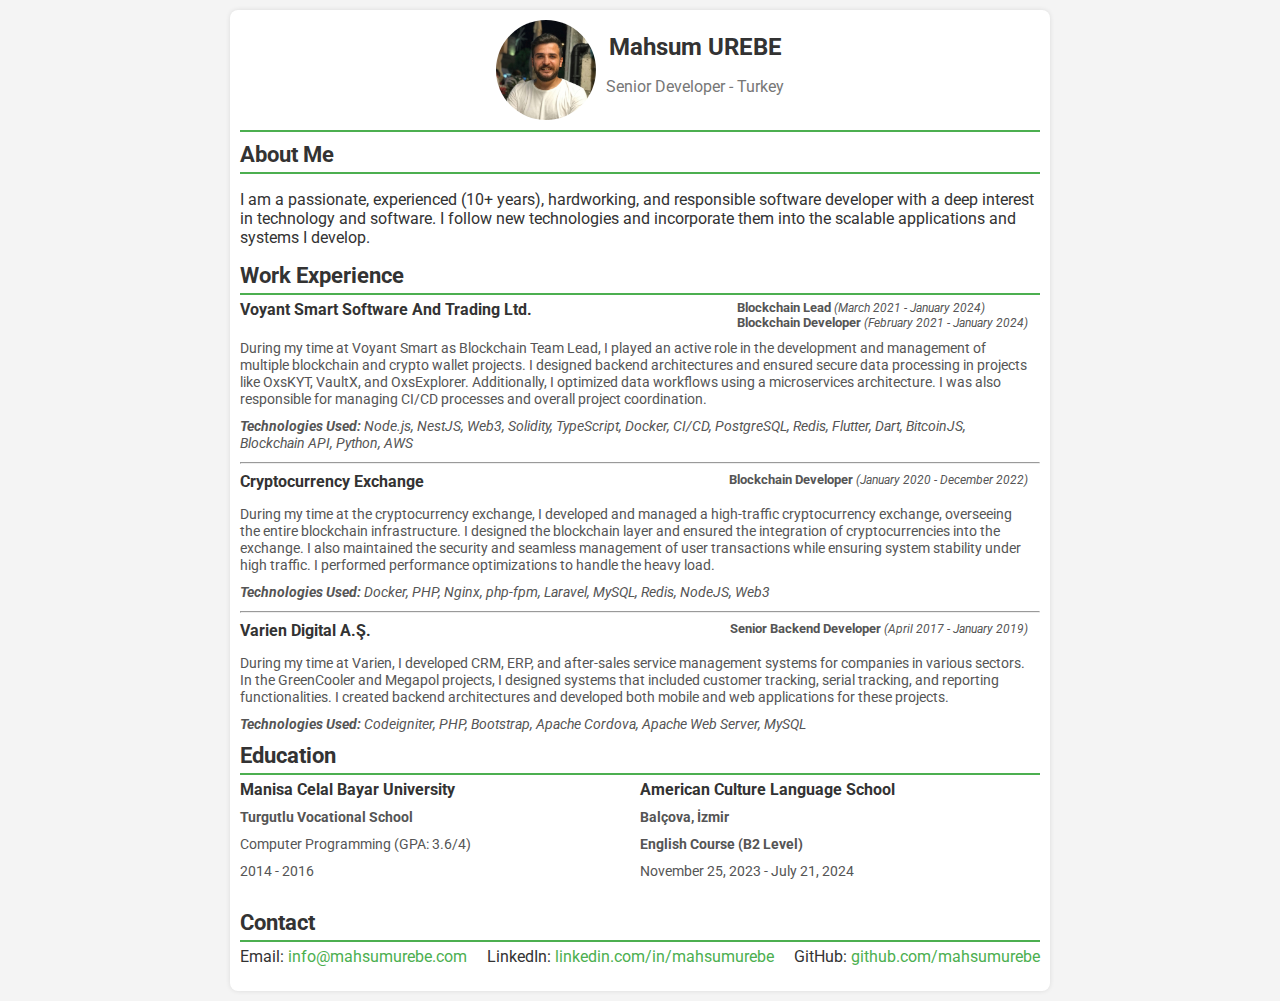
==== website/CV.html @ b93902b4 "add website codes" ====
<!DOCTYPE html>
<html lang="en">
<head>
    <meta charset="UTF-8">
    <meta name="viewport" content="width=device-width, initial-scale=1.0">
    <title>Mahsum UREBE - CV</title>
    <link rel="stylesheet" href="cv.css">
    <link href="https://fonts.googleapis.com/css2?family=Roboto:wght@400;700&display=swap" rel="stylesheet">

</head>
<body>
<div class="container">
    <header>
        <div class="header-content">
            <img src="photo.jpeg" alt="Mahsum UREBE" class="profile-photo">
            <div>
                <h1>Mahsum UREBE</h1>
                <p>Senior Developer - Turkey</p>
            </div>
        </div>
    </header>
    <section id="about">
        <h2>About Me</h2>
        <p>I am a passionate, experienced (10+ years), hardworking, and responsible software developer with a deep
            interest in technology and software. I follow new technologies and incorporate them into the scalable
            applications and systems I develop.</p>
    </section>
    <section id="experience">
        <h2>Work Experience</h2>
        <div class="job">
            <div class="job-header">
                <h3>Voyant Smart Software And Trading Ltd.</h3>
                <div><p class="job-title"><strong>Blockchain Lead</strong> <i class="job-date">(March 2021 - January
                    2024)</i></p>
                    <p class="job-title"><strong>Blockchain Developer</strong> <i class="job-date">(February 2021 - January
                        2024)</i></p></div>
            </div>
            <div class="job-do">
                <p>During my time at Voyant Smart as Blockchain Team Lead, I played an active role in the development
                    and management of multiple blockchain and crypto wallet projects. I designed backend architectures
                    and ensured secure data processing in projects like OxsKYT, VaultX, and OxsExplorer. Additionally, I
                    optimized data workflows using a microservices architecture. I was also responsible for managing
                    CI/CD processes and overall project coordination.</p>
            </div>
            <p class="techs"><b>Technologies Used:</b> Node.js, NestJS, Web3, Solidity, TypeScript, Docker, CI/CD, PostgreSQL, Redis,
                Flutter, Dart, BitcoinJS, Blockchain API, Python, AWS</p>
        </div>
        <hr>
        <div class="job">
            <div class="job-header">
                <h3>Cryptocurrency Exchange</h3>
                <p class="job-title"><strong>Blockchain Developer</strong> <i class="job-date">(January 2020 - December
                    2022)</i></p>
            </div>
            <div class="job-do">
                <p>During my time at the cryptocurrency exchange, I developed and managed a high-traffic cryptocurrency
                    exchange, overseeing the entire blockchain infrastructure. I designed the blockchain layer and
                    ensured the integration of cryptocurrencies into the exchange. I also maintained the security and
                    seamless management of user transactions while ensuring system stability under high traffic. I
                    performed performance optimizations to handle the heavy load.</p>
            </div>
            <p class="techs"><b>Technologies Used:</b> Docker, PHP, Nginx, php-fpm, Laravel, MySQL, Redis, NodeJS, Web3</p>
        </div>
        <hr>
        <div class="job">
            <div class="job-header">
                <h3>Varien Digital A.Ş.</h3>
                <p class="job-title"><strong>Senior Backend Developer</strong> <i class="job-date">(April 2017 - January
                    2019)</i></p>
            </div>
            <div class="job-do">
                <p>During my time at Varien, I developed CRM, ERP, and after-sales service management systems for
                    companies in various sectors. In the GreenCooler and Megapol projects, I designed systems that
                    included customer tracking, serial tracking, and reporting functionalities. I created backend
                    architectures and developed both mobile and web applications for these projects.</p>
            </div>
            <p class="techs"><b>Technologies Used:</b> Codeigniter, PHP, Bootstrap, Apache Cordova, Apache Web Server,
                MySQL</p>
        </div>
    </section>
    <section id="education">
        <h2>Education</h2>
        <div class="education-list">
            <div class="education-item">
                <h3>Manisa Celal Bayar University</h3>
                <p><strong>Turgutlu Vocational School</strong></p>
                <p>Computer Programming (GPA: 3.6/4)</p>
                <p>2014 - 2016</p>
            </div>
            <div class="education-item">
                <h3>American Culture Language School</h3>
                <p><strong>Balçova, İzmir</strong></p>
                <p><strong>English Course (B2 Level)</strong></p>
                <p>November 25, 2023 - July 21, 2024</p>
            </div>
        </div>
    </section>
    <section id="contact">
        <h2>Contact</h2>
        <ul class="contact-info">
            <li>Email: <a href="mailto:info@mahsumurebe.com">info@mahsumurebe.com</a></li>
            <li>LinkedIn: <a href="https://www.linkedin.com/in/mahsumurebe"
                             target="_blank">linkedin.com/in/mahsumurebe</a></li>
            <li>GitHub: <a href="https://www.github.com/mahsumurebe" target="_blank">github.com/mahsumurebe</a></li>
        </ul>
    </section>
</div>
</body>
</html>
---- website/cv.css ----
body {
    font-family: 'Roboto', sans-serif;
    margin: 0;
    padding: 0;
    background-color: #f4f4f4;
    color: #333;
}

.container {
    width: 100%;
    max-width: 800px;
    margin: 10px auto;
    padding: 10px;
    background-color: #fff;
    box-shadow: 0 0 5px rgba(0, 0, 0, 0.1);
    border-radius: 8px;
    page-break-inside: avoid; /* To prevent page breaks during PDF generation */
}

header, section {
    margin-bottom: 10px;
}

h1, h2, h3 {
    color: #333;
    margin: 5px 0;
}

header {
    text-align: center;
    border-bottom: 2px solid #4caf50;
    padding-bottom: 10px;
}

.header-content {
    display: flex;
    align-items: center;
    justify-content: center;
    gap: 10px;
}

.profile-photo {
    width: 100px;
    height: 100px;
    border-radius: 50%;
    object-fit: cover;
}

header h1 {
    margin-bottom: 5px;
    font-size: 1.5rem;
}

header p {
    font-size: 1rem;
    color: #777;
}

section h2 {
    border-bottom: 2px solid #4caf50;
    padding-bottom: 5px;
    margin-top: 0;
    font-size: 1.35rem;
}

.job, .education-item {
    margin-bottom: 10px;
}

.job h3, .education-item h3 {
    margin-bottom: 5px;
    font-size: 1rem;
    margin-top: 0;
}

.job p, .education-item p {
    margin: 0;
    color: #555;
    padding-right: 12px;
}

.job p .job-date {
    font-size: 12px;
}

.contact-info {
    list-style-type: none;
    padding: 0;
    margin: 0;
}

.contact-info li {
    margin-bottom: 5px;
}

.contact-info a {
    color: #4caf50;
    text-decoration: none;
}

.techs {
    margin-top: 5px !important;
    font-style: italic;
    font-size: 0.9rem;
}

.job-do, .education-item p {
    font-size: 0.9rem;
    margin: 10px 0;
}

.job-do p {
    margin-bottom: 5px;
}

.contact-info {
    display: flex;
    flex-direction: row;
    justify-content: space-between;
}

.education-item {
    display: inline-block;
    width: 50%;
}

.education-list {
    display: flex;
    flex-direction: row;
    justify-content: space-around;
}

.job-title {
    font-size: 0.8rem;
}

.job-header {
    display: flex;
    justify-content: space-between;
}
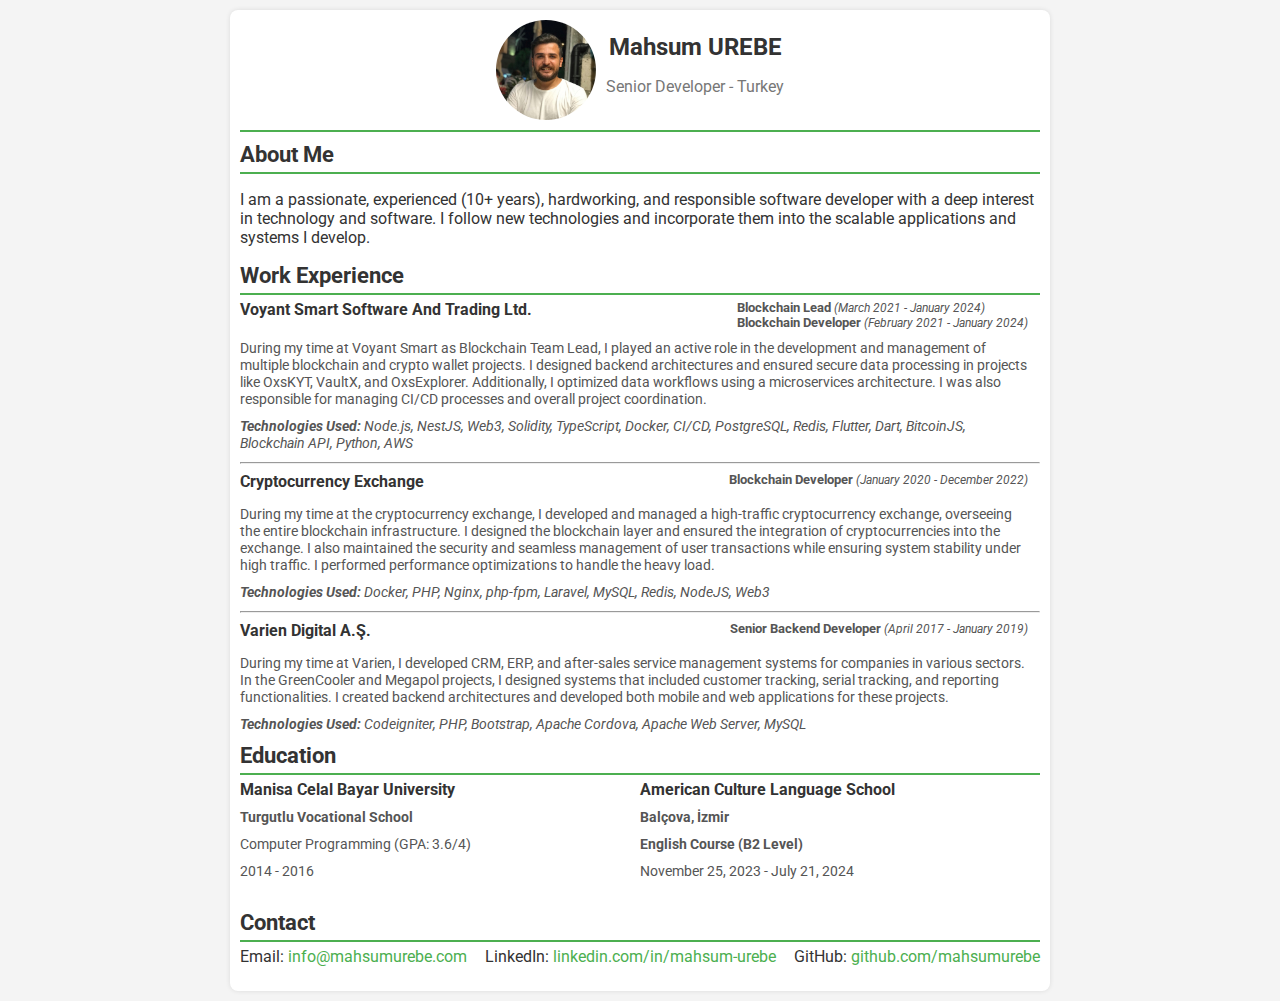
==== commit c0f41be4: "update linkedin url" ====
--- a/website/CV.html
+++ b/website/CV.html
@@ -99,8 +99,8 @@
         <h2>Contact</h2>
         <ul class="contact-info">
             <li>Email: <a href="mailto:info@mahsumurebe.com">info@mahsumurebe.com</a></li>
-            <li>LinkedIn: <a href="https://www.linkedin.com/in/mahsumurebe"
-                             target="_blank">linkedin.com/in/mahsumurebe</a></li>
+            <li>LinkedIn: <a href="https://www.linkedin.com/in/mahsum-urebe"
+                             target="_blank">linkedin.com/in/mahsum-urebe</a></li>
             <li>GitHub: <a href="https://www.github.com/mahsumurebe" target="_blank">github.com/mahsumurebe</a></li>
         </ul>
     </section>
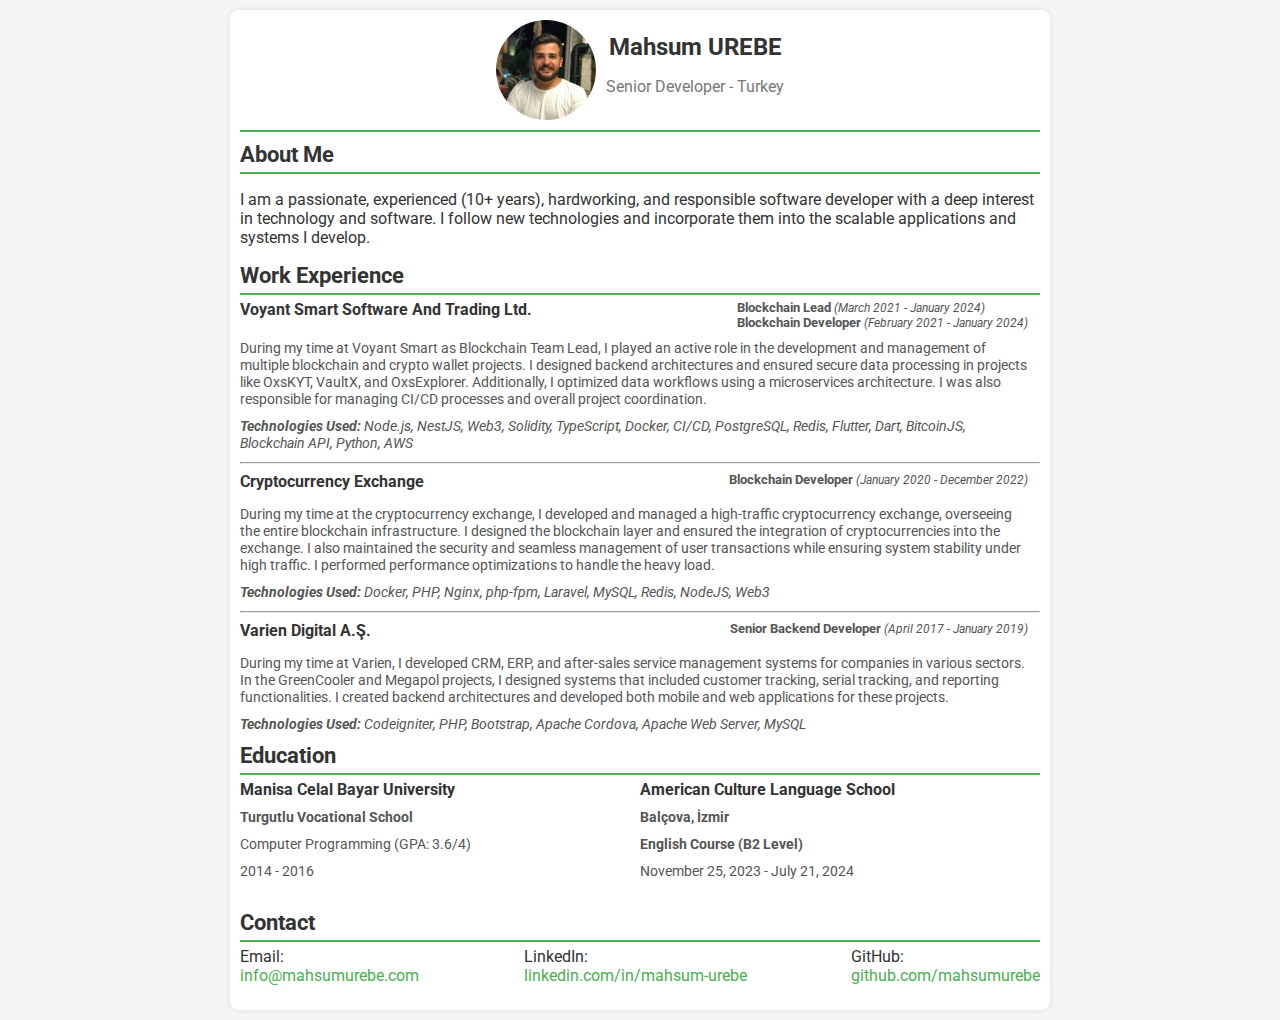
==== commit d32cd9dc: "add spaces" ====
--- a/website/CV.html
+++ b/website/CV.html
@@ -98,10 +98,10 @@
     <section id="contact">
         <h2>Contact</h2>
         <ul class="contact-info">
-            <li>Email: <a href="mailto:info@mahsumurebe.com">info@mahsumurebe.com</a></li>
-            <li>LinkedIn: <a href="https://www.linkedin.com/in/mahsum-urebe"
+            <li>Email:<br/><a href="mailto:info@mahsumurebe.com">info@mahsumurebe.com</a></li>
+            <li>LinkedIn:<br/><a href="https://www.linkedin.com/in/mahsum-urebe"
                              target="_blank">linkedin.com/in/mahsum-urebe</a></li>
-            <li>GitHub: <a href="https://www.github.com/mahsumurebe" target="_blank">github.com/mahsumurebe</a></li>
+            <li>GitHub:<br/><a href="https://www.github.com/mahsumurebe" target="_blank">github.com/mahsumurebe</a></li>
         </ul>
     </section>
 </div>
